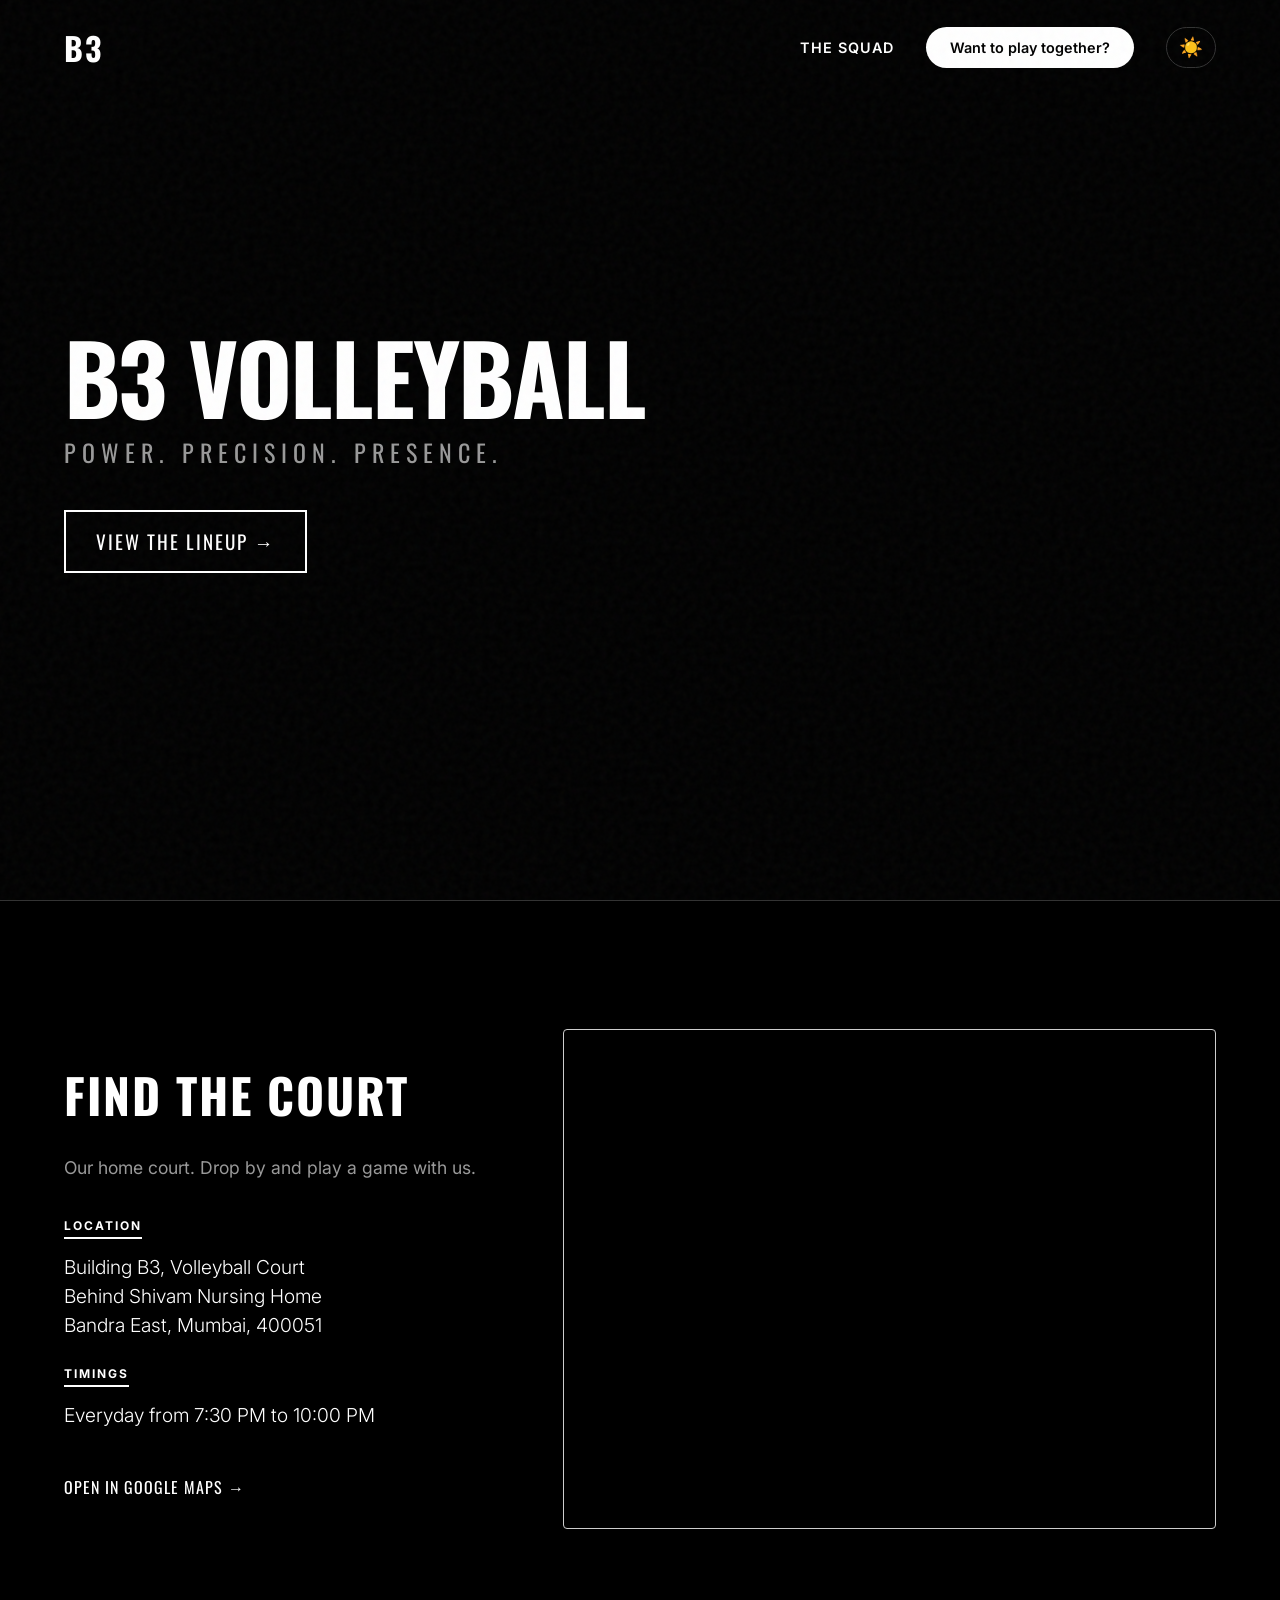
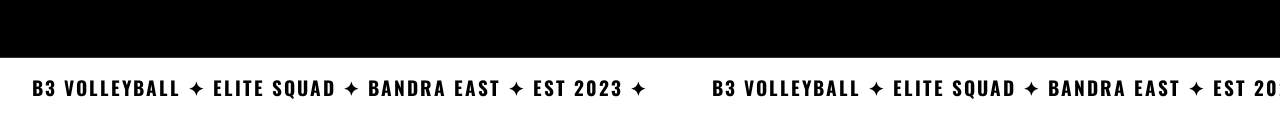
==== index.html @ 715e02e7 "Final master launch" ====
<!DOCTYPE html>
<html lang="en">
<head>
    <meta charset="UTF-8">
    <meta name="viewport" content="width=device-width, initial-scale=1.0">
    <title>B3 VOLLEYBALL | Home</title>
    <link href="https://fonts.googleapis.com/css2?family=Oswald:wght@400;700&family=Inter:wght@300;400;600&display=swap" rel="stylesheet">
    <link rel="stylesheet" href="style.css">
</head>
<body>

    <nav class="top-nav">
        <a href="index.html" class="nav-logo">B3</a>
        <div class="nav-links">
            <a href="squad.html" class="nav-link">The Squad</a>
            <a href="PASTE_YOUR_GOOGLE_FORM_LINK_HERE" target="_blank" rel="noopener noreferrer" class="cta-btn">Want to play together?</a>
            <button id="theme-toggle" class="theme-toggle-btn">☀️</button>
        </div>
    </nav>

    <header class="hero">
        <div class="hero-carousel" id="hero-carousel">
            <div class="carousel-slide slide-1 active"></div>
            <div class="carousel-slide slide-2"></div>
            <div class="carousel-slide slide-3"></div>
            <div class="carousel-overlay"></div>
        </div>

        <div class="hero-content reveal">
            <div class="hero-text">
                <h1>B3 VOLLEYBALL</h1>
                <p class="tagline">POWER. PRECISION. PRESENCE.</p>
                <br><br>
                <a href="squad.html" class="primary-btn">VIEW THE LINEUP →</a>
            </div>
        </div>
    </header>

    <section class="location-section reveal">
        <div class="location-container">
            <div class="location-info">
                <h2 class="section-title-alt">FIND THE COURT</h2>
                <p class="location-description">Our home court. Drop by and play a game with us.</p>
                
                <div class="address-details">
                    <span class="location-tag">LOCATION</span>
                    <p>Building B3, Volleyball Court</p>
                    <p>Behind Shivam Nursing Home</p>
                    <p>Bandra East, Mumbai, 400051</p>
                    <br>
                    <span class="location-tag">TIMINGS</span>
                    <p>Everyday from 7:30 PM to 10:00 PM</p>
                </div>

                <a href="https://maps.google.com/?q=19.063381,72.852297" target="_blank" class="map-link-btn">
                    OPEN IN GOOGLE MAPS →
                </a>
            </div>
            
            <div class="map-wrapper reveal">
                <iframe src="https://maps.google.com/maps?q=19.063381,72.852297&z=16&output=embed" width="100%" height="100%" style="border:0;" allowfullscreen="" loading="lazy" referrerpolicy="no-referrer-when-downgrade"></iframe>
            </div>
        </div>
    </section>

    <div class="marquee-wrapper">
        <div class="marquee-track">
            <span>B3 VOLLEYBALL ✦ ELITE SQUAD ✦ BANDRA EAST ✦ EST 2023 ✦ </span>
            <span>B3 VOLLEYBALL ✦ ELITE SQUAD ✦ BANDRA EAST ✦ EST 2023 ✦ </span>
            <span>B3 VOLLEYBALL ✦ ELITE SQUAD ✦ BANDRA EAST ✦ EST 2023 ✦ </span>
        </div>
    </div>

    <script>
      window.si = window.si || function () { (window.siq = window.siq || []).push(arguments); };
    </script>
    <script defer src="/_vercel/speed-insights/script.js"></script>

    <script src="script.js"></script>
</body>
</html>
---- style.css ----
:root {
    --bg-pure: #000000;
    --bg-card: #0f0f11;
    --border-subtle: #333333;
    --text-main: #ffffff;
    --text-muted: #999999;
}

* { margin: 0; padding: 0; box-sizing: border-box; text-decoration: none; }

body {
    background-color: var(--bg-pure);
    color: var(--text-main);
    font-family: 'Inter', sans-serif;
    overflow-x: hidden;
    transition: background-color 0.3s ease, color 0.3s ease;
}

/* --- CINEMATIC FILM GRAIN --- */
body::before {
    content: ""; position: fixed; top: 0; left: 0; width: 100vw; height: 100vh;
    pointer-events: none; z-index: 9999; opacity: 0.04;
    background-image: url("data:image/svg+xml,%3Csvg viewBox='0 0 200 200' xmlns='http://www.w3.org/2000/svg'%3E%3Cfilter id='noiseFilter'%3E%3CfeTurbulence type='fractalNoise' baseFrequency='0.65' numOctaves='3' stitchTiles='stitch'/%3E%3C/filter%3E%3Crect width='100%25' height='100%25' filter='url(%23noiseFilter)'/%3E%3C/svg%3E");
}
body.light-mode::before { display: none; }

/* --- SCROLL REVEAL ENGINE --- */
.reveal { opacity: 0; transform: translateY(40px); transition: all 0.8s cubic-bezier(0.16, 1, 0.3, 1); }
.reveal.active { opacity: 1; transform: translateY(0); }

/* --- NAVIGATION --- */
.top-nav {
    position: fixed; top: 0; width: 100%; padding: 1.5rem 4rem;
    display: flex; justify-content: space-between; align-items: center;
    background: linear-gradient(to bottom, rgba(0,0,0,0.9) 0%, rgba(0,0,0,0) 100%);
    z-index: 100; transition: background 0.3s;
}
.top-nav.solid-nav { background: var(--bg-pure); border-bottom: 1px solid var(--border-subtle); }
.nav-logo { color: var(--text-main); font-family: 'Oswald', sans-serif; font-size: 2rem; font-weight: 700; letter-spacing: 2px; }
.nav-links { display: flex; align-items: center; gap: 2rem; }
.nav-link { color: var(--text-main); font-weight: 600; text-transform: uppercase; font-size: 0.9rem; letter-spacing: 1px; transition: color 0.3s; }
.nav-link:hover { color: var(--text-muted); }
.cta-btn { background: var(--text-main); color: var(--bg-pure); padding: 12px 24px; border-radius: 50px; font-weight: 600; font-size: 0.9rem; transition: transform 0.3s ease; }
.cta-btn:hover { transform: scale(1.05); }

.theme-toggle-btn { background: transparent; border: 1px solid var(--border-subtle); color: var(--text-main); font-size: 1.2rem; cursor: pointer; padding: 8px 12px; border-radius: 50px; transition: all 0.3s ease; display: flex; align-items: center; justify-content: center; }
.theme-toggle-btn:hover { background: var(--text-main); color: var(--bg-pure); }

/* --- HERO SECTION --- */
.hero { position: relative; height: 100vh; width: 100%; display: flex; align-items: center; }
.hero-carousel { position: absolute; top: 0; left: 0; width: 100%; height: 100%; z-index: -1; }
.carousel-slide { position: absolute; top: 0; left: 0; width: 100%; height: 100%; background-size: cover; background-position: center; opacity: 0; transition: opacity 1.5s ease-in-out; }
.carousel-slide.active { opacity: 1; }

/* --- CUSTOM B3 HERO IMAGES --- */

/* Slide 1: Soccer/Silhouette Photo */
/* NOTE: Go to your Unsplash link, right-click the image, select "Copy Image Address", and paste it between the quotes below */
.slide-1 { background-image: url('https://images.unsplash.com/photo-1619296094543-99aca1aa1f9e?q=80&w=1595&auto=format&fit=crop&ixlib=rb-4.1.0&ixid=M3wxMjA3fDB8MHxwaG90by1wYWdlfHx8fGVufDB8fHx8fA%3D%3D'); } 

/* Slide 2: The Net (This link was perfectly formatted) */
.slide-2 { background-image: url('https://images.unsplash.com/photo-1612872087720-bb876e2e67d1?q=80&w=2000&auto=format&fit=crop'); } 

/* Slide 3: Aerial Court */
/* NOTE: Go to your Unsplash link, right-click the image, select "Copy Image Address", and paste it between the quotes below */
.slide-3 { background-image: url('https://images.unsplash.com/photo-1666901356149-93f2eb3ba5a2?q=80&w=2070&auto=format&fit=crop&ixlib=rb-4.1.0&ixid=M3wxMjA3fDB8MHxwaG90by1wYWdlfHx8fGVufDB8fHx8fA%3D%3D'); }

.carousel-overlay { position: absolute; top: 0; left: 0; width: 100%; height: 100%; background: linear-gradient(to right, rgba(0,0,0,0.9) 0%, rgba(0,0,0,0.4) 100%); }
.hero-content { width: 100%; max-width: 1400px; margin: 0 auto; padding: 0 4rem; z-index: 10; }
.hero-text h1 { font-family: 'Oswald', sans-serif; font-size: 6rem; letter-spacing: -2px; line-height: 1; margin-bottom: 10px; }
.tagline { font-family: 'Oswald', sans-serif; font-size: 1.5rem; color: var(--text-muted); letter-spacing: 6px; }
.primary-btn { display: inline-block; background: transparent; color: var(--text-main); border: 2px solid var(--text-main); padding: 15px 30px; font-family: 'Oswald', sans-serif; font-size: 1.2rem; letter-spacing: 2px; transition: all 0.3s ease; }
.primary-btn:hover { background: var(--text-main); color: var(--bg-pure); }

/* --- LOCATION & MAP SECTION --- */
.location-section { background: var(--bg-pure); padding: 8rem 4rem; border-top: 1px solid var(--border-subtle); border-bottom: 1px solid var(--border-subtle); }
.location-container { max-width: 1400px; margin: 0 auto; display: grid; grid-template-columns: 1fr 1.5fr; gap: 4rem; align-items: center; }
.section-title-alt { font-family: 'Oswald', sans-serif; font-size: 3rem; letter-spacing: 2px; margin-bottom: 1.5rem; }
.location-description { color: var(--text-muted); font-size: 1.1rem; line-height: 1.6; margin-bottom: 2rem; }
.location-tag { display: inline-block; font-size: 0.75rem; font-weight: 700; letter-spacing: 2px; color: var(--text-main); border-bottom: 2px solid var(--text-main); margin-bottom: 1rem; padding-bottom: 4px; }
.address-details p { font-size: 1.2rem; font-weight: 300; color: var(--text-main); margin-bottom: 5px; }
.address-details { margin-bottom: 3rem; }
.map-link-btn { font-family: 'Oswald', sans-serif; font-size: 1rem; color: var(--text-main); letter-spacing: 1px; transition: color 0.3s ease; }
.map-link-btn:hover { color: var(--text-muted); }
.map-wrapper { height: 500px; border-radius: 4px; overflow: hidden; border: 1px solid var(--border-subtle); filter: grayscale(1) invert(0.92) contrast(1.2); transition: filter 0.5s ease; }
.map-wrapper:hover { filter: grayscale(0) invert(0) contrast(1); }

/* --- MARQUEE RIBBON --- */
.marquee-wrapper { width: 100%; background: var(--text-main); color: var(--bg-pure); padding: 15px 0; overflow: hidden; }
.marquee-track { display: flex; width: max-content; animation: scroll 20s linear infinite; font-family: 'Oswald', sans-serif; font-weight: 700; font-size: 1.2rem; letter-spacing: 2px; }
.marquee-track span { padding: 0 2rem; }
@keyframes scroll { 0% { transform: translateX(0); } 100% { transform: translateX(-33.33%); } }

/* --- SQUAD PAGE --- */
.page-header { text-align: center; margin-top: 120px; padding: 2rem 0; }
.page-header h1 { font-family: 'Oswald', sans-serif; font-size: 4rem; letter-spacing: 2px; }
.page-header p { color: var(--text-muted); font-size: 1.1rem; text-transform: uppercase; letter-spacing: 2px; }

.squad-container { max-width: 1400px; margin: 0 auto; padding: 2rem 4rem 5rem 4rem; }
.square-grid { display: grid; grid-template-columns: repeat(auto-fill, minmax(280px, 1fr)); gap: 1.5rem; }
.square-portrait { position: relative; width: 100%; aspect-ratio: 1 / 1; overflow: hidden; cursor: pointer; background-color: #111; }
.portrait-img { width: 100%; height: 100%; object-fit: cover; filter: grayscale(100%); transition: transform 0.6s cubic-bezier(0.25, 0.46, 0.45, 0.94), filter 0.6s ease; }
.square-portrait:hover .portrait-img { transform: scale(1.08); filter: grayscale(0%); }
.portrait-overlay { position: absolute; bottom: 0; left: 0; width: 100%; padding: 2rem 1.5rem 1.5rem 1.5rem; background: linear-gradient(to top, rgba(0,0,0,0.9) 0%, rgba(0,0,0,0) 100%); display: flex; flex-direction: column; pointer-events: none; }
.portrait-name { font-family: 'Oswald', sans-serif; font-size: 1.8rem; text-transform: uppercase; line-height: 1; margin-bottom: 5px; color: #ffffff; }
.portrait-ovr { font-size: 0.9rem; color: #dddddd; font-weight: 600; letter-spacing: 1px; }

/* --- THE 3D MODAL --- */
.modal-overlay { position: fixed; top: 0; left: 0; width: 100%; height: 100%; background: rgba(0, 0, 0, 0.9); backdrop-filter: blur(15px); display: flex; justify-content: center; align-items: center; z-index: 1000; opacity: 1; transition: opacity 0.3s ease; }
.modal-overlay.hidden { opacity: 0; pointer-events: none; }

/* Sizing and Fixes for the Modal Container */
.modal-content { position: relative; width: 100%; max-width: 420px; max-height: 90vh; transform: scale(1); transition: transform 0.3s cubic-bezier(0.175, 0.885, 0.32, 1.275); }
.modal-overlay.hidden .modal-content { transform: scale(0.9) translateY(30px); }

/* Close Button locked INSIDE the card space */
.close-btn { position: absolute; top: 15px; right: 15px; background: rgba(0, 0, 0, 0.6); backdrop-filter: blur(4px); border: none; color: #ffffff; font-size: 1.8rem; cursor: pointer; width: 40px; height: 40px; border-radius: 50%; display: flex; justify-content: center; align-items: center; z-index: 50; transition: background 0.3s ease; }
.close-btn:hover { background: rgba(255, 255, 255, 0.2); }

/* The Card Itself */
.player-card { background: var(--bg-card); border: 1px solid var(--border-subtle); border-radius: 4px; overflow-y: auto; overflow-x: hidden; max-height: 90vh; box-shadow: 0 20px 40px rgba(0,0,0,0.8); transform-style: preserve-3d; perspective: 1000px; }
.player-card::-webkit-scrollbar { display: none; }
.player-card { -ms-overflow-style: none; scrollbar-width: none; }

.card-image { width: 100%; height: 260px; background-size: cover; background-position: center; border-bottom: 1px solid var(--border-subtle); filter: grayscale(100%); }
.card-content { padding: 2rem; transform: translateZ(40px); } 
.card-header { display: flex; justify-content: space-between; align-items: center; margin-bottom: 1rem; border-bottom: 1px solid var(--border-subtle); padding-bottom: 1rem; }
.player-name { font-family: 'Oswald', sans-serif; font-size: 2.5rem; line-height: 1; text-transform: uppercase; }
.ovr-badge { font-family: 'Oswald', sans-serif; font-size: 1.4rem; border: 1px solid var(--text-main); padding: 5px 12px; border-radius: 4px; }
.player-traits { display: flex; gap: 8px; margin-bottom: 1.5rem; flex-wrap: wrap; }
.trait-badge { font-family: 'Oswald', sans-serif; font-size: 0.75rem; letter-spacing: 1px; padding: 4px 10px; background: var(--text-main); color: var(--bg-pure); text-transform: uppercase; border-radius: 2px; box-shadow: 0 4px 10px rgba(0,0,0,0.5); }
.bio { color: var(--text-muted); font-size: 0.95rem; line-height: 1.6; margin-bottom: 1.5rem; }
.chart-container { position: relative; height: 200px; width: 100%; }

/* --- LIGHT MODE VARIABLES --- */
body.light-mode {
    --bg-pure: #ffffff;
    --bg-card: #f5f5f7;
    --border-subtle: #e0e0e0;
    --text-main: #000000;
    --text-muted: #666666;
}
body.light-mode .top-nav { background: linear-gradient(to bottom, rgba(255,255,255,0.95) 0%, rgba(255,255,255,0) 100%); }
body.light-mode .top-nav.solid-nav { background: var(--bg-pure); }
body.light-mode .map-wrapper { filter: grayscale(1) contrast(1.1); }
body.light-mode .chart-container canvas { filter: invert(1); } 
body.light-mode .trait-badge { background: var(--bg-pure); color: var(--text-main); border: 1px solid var(--text-main); }


/* =======================================================
   📱 THE ULTIMATE MOBILE PRO OPTIMIZATION (NATIVE APP FEEL)
   ======================================================= */
html { scroll-behavior: smooth; }

@media (max-width: 768px) {
    /* Viewport Fix */
    .hero { height: 100dvh; }
    
    /* Glassmorphic Compact Header */
    .top-nav { 
        padding: 0.8rem 1.2rem; 
        background: rgba(0, 0, 0, 0.6); 
        backdrop-filter: blur(20px); -webkit-backdrop-filter: blur(20px);
        border-bottom: 1px solid rgba(255, 255, 255, 0.05);
    }
    body.light-mode .top-nav { background: rgba(255, 255, 255, 0.85); border-bottom: 1px solid rgba(0, 0, 0, 0.05); }
    
    .nav-logo { font-size: 1.4rem; }
    .nav-links { gap: 10px; }
    .nav-link { font-size: 0.75rem; letter-spacing: 0; }
    .cta-btn { padding: 8px 12px; font-size: 0.75rem; }
    .theme-toggle-btn { padding: 4px 8px; font-size: 1.1rem; }
    
    /* Editorial Typography & Spacing */
    .hero-content { padding: 0 1.2rem; justify-content: center; margin-bottom: 5vh; }
    .hero-text h1 { font-size: 3.5rem; letter-spacing: -1px; margin-bottom: 5px; }
    .tagline { font-size: 0.85rem; letter-spacing: 4px; }
    .primary-btn { width: 100%; text-align: center; font-size: 1rem; padding: 15px; margin-top: 10px; }
    
    .page-header { margin-top: 80px; padding: 1rem 1.2rem; }
    .page-header h1 { font-size: 3.2rem; }
    .squad-container { padding: 1rem 1.2rem 4rem 1.2rem; }
    
    /* Perfect 2-Column App Grid */
    .square-grid { grid-template-columns: repeat(2, 1fr); gap: 10px; }
    .portrait-name { font-size: 1.1rem; margin-bottom: 0; }
    .portrait-ovr { font-size: 0.75rem; }
    .portrait-overlay { padding: 1rem 0.8rem; background: linear-gradient(to top, rgba(0,0,0,0.95) 0%, rgba(0,0,0,0) 100%); }
    
    /* iOS Style Bottom-Sheet Modal */
    .modal-overlay { align-items: flex-end; }
    
    .modal-content { 
        max-width: 100%; width: 100%; max-height: 88vh; 
        border-radius: 28px 28px 0 0; 
        transform: translateY(0) scale(1) !important; 
        transition: transform 0.4s cubic-bezier(0.32, 0.72, 0, 1);
    }
    .modal-overlay.hidden .modal-content { transform: translateY(100%) scale(1) !important; }
    
    .player-card { border-radius: 28px 28px 0 0; border: none; border-top: 1px solid var(--border-subtle); box-shadow: 0 -10px 40px rgba(0,0,0,0.8); }
    .card-image { height: 240px; border-radius: 28px 28px 0 0; }
    
    .close-btn { 
        top: 15px; right: 15px; width: 38px; height: 38px; font-size: 1.8rem; 
        background: rgba(0,0,0,0.6); backdrop-filter: blur(12px); -webkit-backdrop-filter: blur(12px);
    }
    
    .card-content { padding: 1.5rem; }
    .player-name { font-size: 2.2rem; }
    .ovr-badge { font-size: 1.2rem; padding: 4px 10px; }
    .trait-badge { font-size: 0.65rem; padding: 4px 8px; }
    
    .location-section { padding: 3rem 1.2rem; }
    .section-title-alt { font-size: 2.5rem; }
    .map-wrapper { height: 320px; margin-top: 1.5rem; border-radius: 12px; }
    
    /* Removes Android/iOS blue tap highlight boxes */
    * { -webkit-tap-highlight-color: transparent; }
}
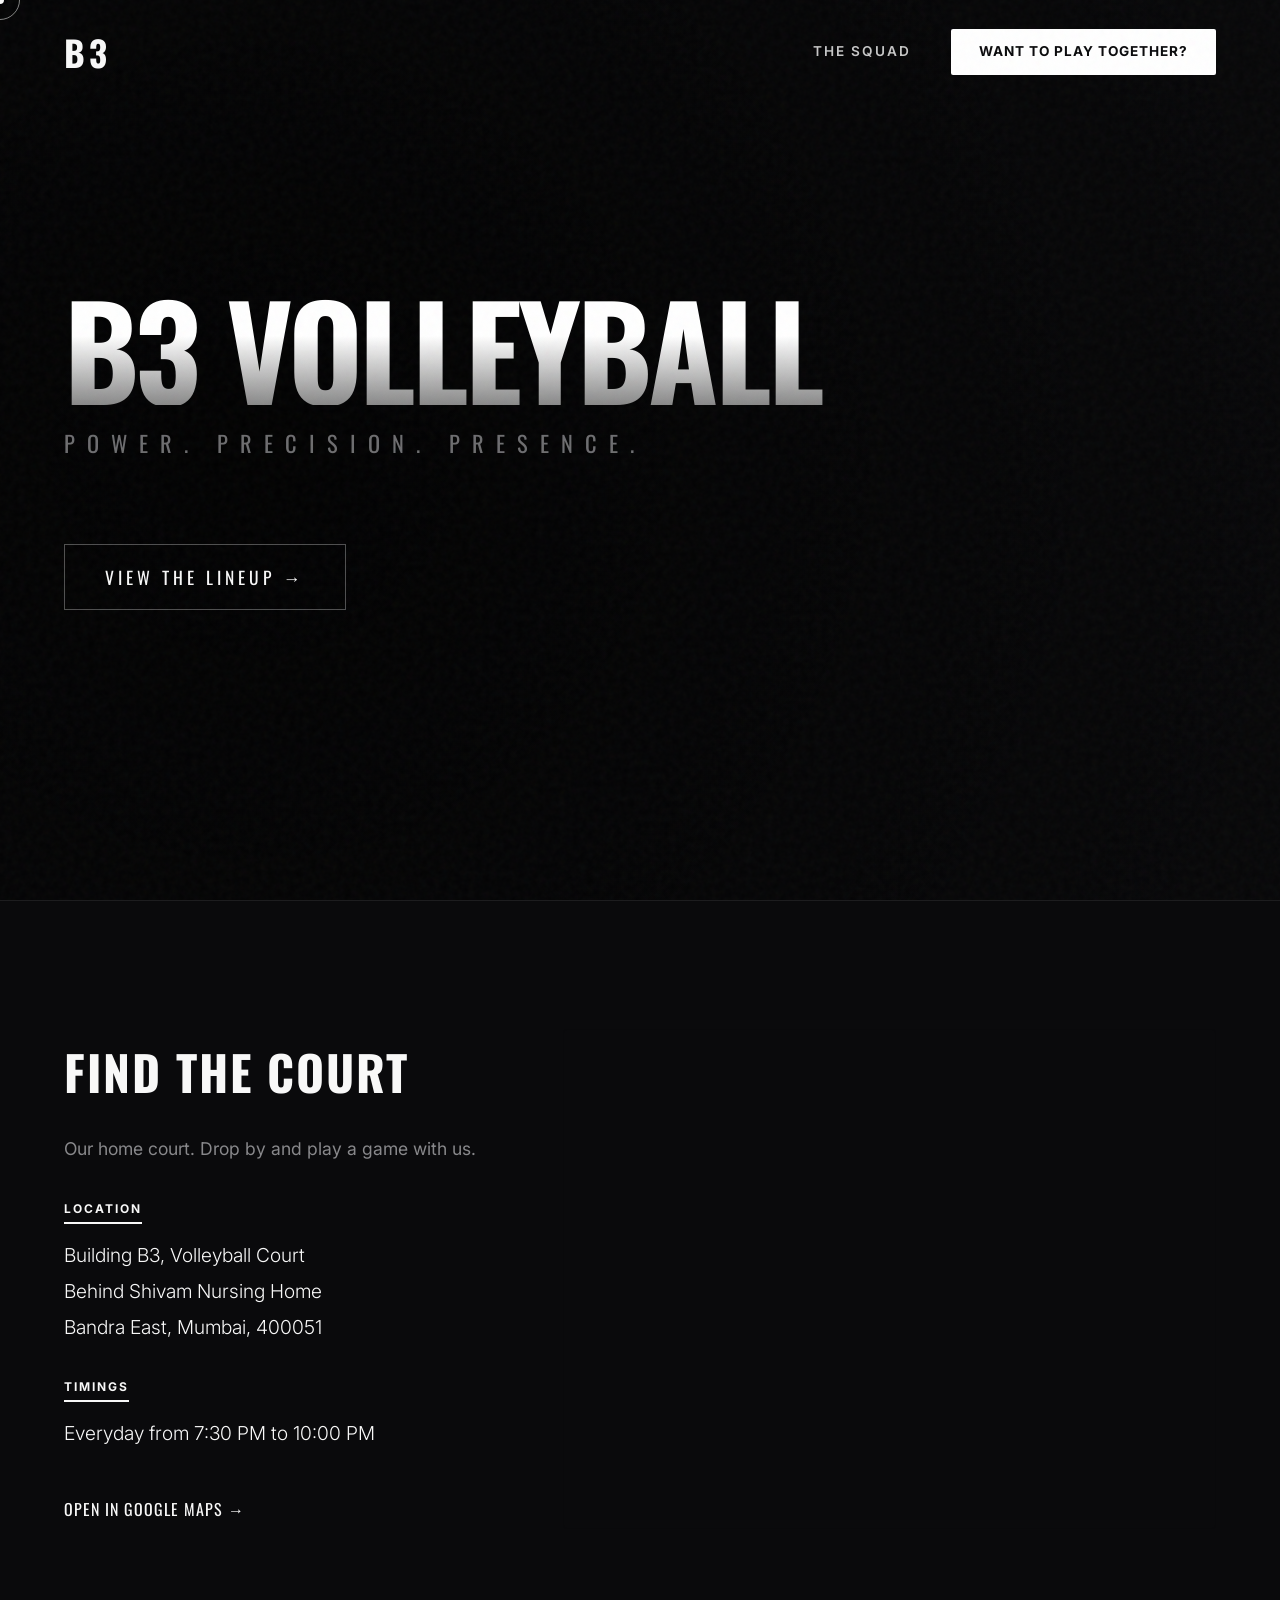
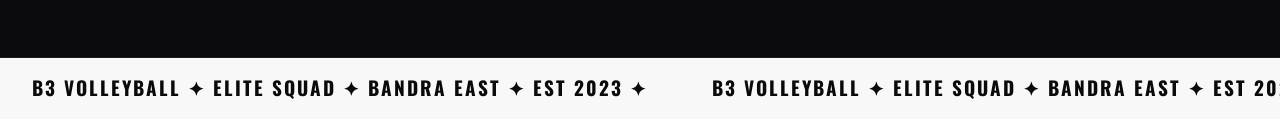
==== commit 60ecf53e: "UI Overhaul: Premium dark mode styling, custom magnetic cursor, preloader, and seamless page transit" ====
--- a/index.html
+++ b/index.html
@@ -8,13 +8,24 @@
     <link rel="stylesheet" href="style.css">
 </head>
 <body>
+    <!-- PRELOADER -->
+    <div class="preloader" id="preloader">
+        <div class="loader-content">
+            <div class="loader-text">B3 VOLLEYBALL</div>
+            <div class="loader-progress"></div>
+        </div>
+    </div>
+
+    <!-- CUSTOM CURSOR -->
+    <div class="cursor-dot" id="cursor-dot"></div>
+    <div class="cursor-outline" id="cursor-outline"></div>
+
 
     <nav class="top-nav">
         <a href="index.html" class="nav-logo">B3</a>
         <div class="nav-links">
             <a href="squad.html" class="nav-link">The Squad</a>
             <a href="PASTE_YOUR_GOOGLE_FORM_LINK_HERE" target="_blank" rel="noopener noreferrer" class="cta-btn">Want to play together?</a>
-            <button id="theme-toggle" class="theme-toggle-btn">☀️</button>
         </div>
     </nav>
 
--- a/style.css
+++ b/style.css
@@ -1,9 +1,12 @@
 :root {
-    --bg-pure: #000000;
-    --bg-card: #0f0f11;
-    --border-subtle: #333333;
-    --text-main: #ffffff;
-    --text-muted: #999999;
+    --bg-pure: #0a0a0c;
+    --bg-card: #141417;
+    --bg-glass: rgba(20, 20, 23, 0.7);
+    --border-subtle: rgba(255, 255, 255, 0.08);
+    --text-main: #f8f8f8;
+    --text-muted: #88888b;
+    --accent: #ffffff;
+    --accent-glow: rgba(255, 255, 255, 0.15);
 }
 
 * { margin: 0; padding: 0; box-sizing: border-box; text-decoration: none; }
@@ -13,7 +16,10 @@
     color: var(--text-main);
     font-family: 'Inter', sans-serif;
     overflow-x: hidden;
-    transition: background-color 0.3s ease, color 0.3s ease;
+    transition: background-color 0.6s cubic-bezier(0.4, 0, 0.2, 1), 
+                color 0.6s cubic-bezier(0.4, 0, 0.2, 1);
+    line-height: 1.6;
+    -webkit-font-smoothing: antialiased;
 }
 
 /* --- CINEMATIC FILM GRAIN --- */
@@ -22,30 +28,67 @@
     pointer-events: none; z-index: 9999; opacity: 0.04;
     background-image: url("data:image/svg+xml,%3Csvg viewBox='0 0 200 200' xmlns='http://www.w3.org/2000/svg'%3E%3Cfilter id='noiseFilter'%3E%3CfeTurbulence type='fractalNoise' baseFrequency='0.65' numOctaves='3' stitchTiles='stitch'/%3E%3C/filter%3E%3Crect width='100%25' height='100%25' filter='url(%23noiseFilter)'/%3E%3C/svg%3E");
 }
-body.light-mode::before { display: none; }
-
 /* --- SCROLL REVEAL ENGINE --- */
-.reveal { opacity: 0; transform: translateY(40px); transition: all 0.8s cubic-bezier(0.16, 1, 0.3, 1); }
-.reveal.active { opacity: 1; transform: translateY(0); }
+.reveal { 
+    opacity: 0; 
+    transform: translateY(30px) scale(0.98); 
+    transition: opacity 1.2s cubic-bezier(0.16, 1, 0.3, 1), 
+                transform 1.2s cubic-bezier(0.16, 1, 0.3, 1); 
+}
+.reveal.active { opacity: 1; transform: translateY(0) scale(1); }
 
 /* --- NAVIGATION --- */
 .top-nav {
     position: fixed; top: 0; width: 100%; padding: 1.5rem 4rem;
     display: flex; justify-content: space-between; align-items: center;
-    background: linear-gradient(to bottom, rgba(0,0,0,0.9) 0%, rgba(0,0,0,0) 100%);
-    z-index: 100; transition: background 0.3s;
-}
-.top-nav.solid-nav { background: var(--bg-pure); border-bottom: 1px solid var(--border-subtle); }
-.nav-logo { color: var(--text-main); font-family: 'Oswald', sans-serif; font-size: 2rem; font-weight: 700; letter-spacing: 2px; }
-.nav-links { display: flex; align-items: center; gap: 2rem; }
-.nav-link { color: var(--text-main); font-weight: 600; text-transform: uppercase; font-size: 0.9rem; letter-spacing: 1px; transition: color 0.3s; }
-.nav-link:hover { color: var(--text-muted); }
-.cta-btn { background: var(--text-main); color: var(--bg-pure); padding: 12px 24px; border-radius: 50px; font-weight: 600; font-size: 0.9rem; transition: transform 0.3s ease; }
-.cta-btn:hover { transform: scale(1.05); }
-
-.theme-toggle-btn { background: transparent; border: 1px solid var(--border-subtle); color: var(--text-main); font-size: 1.2rem; cursor: pointer; padding: 8px 12px; border-radius: 50px; transition: all 0.3s ease; display: flex; align-items: center; justify-content: center; }
-.theme-toggle-btn:hover { background: var(--text-main); color: var(--bg-pure); }
-
+    background: transparent;
+    z-index: 100; transition: all 0.4s cubic-bezier(0.4, 0, 0.2, 1);
+    backdrop-filter: blur(0px);
+}
+.top-nav.solid-nav { 
+    background: var(--bg-glass); 
+    backdrop-filter: blur(20px);
+    -webkit-backdrop-filter: blur(20px);
+    padding: 1rem 4rem;
+    border-bottom: 1px solid var(--border-subtle); 
+}
+.nav-logo { 
+    color: var(--text-main); 
+    font-family: 'Oswald', sans-serif; 
+    font-size: 2.2rem; 
+    font-weight: 700; 
+    letter-spacing: 4px; 
+    transition: transform 0.3s ease;
+}
+.nav-logo:hover { transform: scale(1.05); }
+.nav-links { display: flex; align-items: center; gap: 2.5rem; }
+.nav-link { 
+    color: var(--text-main); 
+    font-weight: 600; 
+    text-transform: uppercase; 
+    font-size: 0.85rem; 
+    letter-spacing: 2px; 
+    transition: all 0.3s ease;
+    opacity: 0.8;
+}
+.nav-link:hover { opacity: 1; letter-spacing: 3px; }
+
+.cta-btn { 
+    background: var(--accent); 
+    color: var(--bg-pure); 
+    padding: 12px 28px; 
+    border-radius: 2px; 
+    font-weight: 700; 
+    font-size: 0.85rem; 
+    letter-spacing: 1px;
+    text-transform: uppercase;
+    transition: all 0.3s cubic-bezier(0.23, 1, 0.32, 1); 
+    box-shadow: 0 0 0 rgba(255,255,255,0);
+}
+.cta-btn:hover { 
+    transform: translateY(-2px);
+    box-shadow: 0 10px 20px rgba(0,0,0,0.3), 0 0 15px var(--accent-glow);
+}
 /* --- HERO SECTION --- */
 .hero { position: relative; height: 100vh; width: 100%; display: flex; align-items: center; }
 .hero-carousel { position: absolute; top: 0; left: 0; width: 100%; height: 100%; z-index: -1; }
@@ -65,12 +108,48 @@
 /* NOTE: Go to your Unsplash link, right-click the image, select "Copy Image Address", and paste it between the quotes below */
 .slide-3 { background-image: url('https://images.unsplash.com/photo-1666901356149-93f2eb3ba5a2?q=80&w=2070&auto=format&fit=crop&ixlib=rb-4.1.0&ixid=M3wxMjA3fDB8MHxwaG90by1wYWdlfHx8fGVufDB8fHx8fA%3D%3D'); }
 
-.carousel-overlay { position: absolute; top: 0; left: 0; width: 100%; height: 100%; background: linear-gradient(to right, rgba(0,0,0,0.9) 0%, rgba(0,0,0,0.4) 100%); }
+.carousel-overlay { 
+    position: absolute; top: 0; left: 0; width: 100%; height: 100%; 
+    background: radial-gradient(circle at 20% 50%, rgba(0,0,0,0.85) 0%, rgba(0,0,0,0.3) 100%); 
+}
 .hero-content { width: 100%; max-width: 1400px; margin: 0 auto; padding: 0 4rem; z-index: 10; }
-.hero-text h1 { font-family: 'Oswald', sans-serif; font-size: 6rem; letter-spacing: -2px; line-height: 1; margin-bottom: 10px; }
-.tagline { font-family: 'Oswald', sans-serif; font-size: 1.5rem; color: var(--text-muted); letter-spacing: 6px; }
-.primary-btn { display: inline-block; background: transparent; color: var(--text-main); border: 2px solid var(--text-main); padding: 15px 30px; font-family: 'Oswald', sans-serif; font-size: 1.2rem; letter-spacing: 2px; transition: all 0.3s ease; }
-.primary-btn:hover { background: var(--text-main); color: var(--bg-pure); }
+.hero-text h1 { 
+    font-family: 'Oswald', sans-serif; 
+    font-size: 8rem; 
+    font-weight: 700;
+    letter-spacing: -4px; 
+    line-height: 0.9; 
+    margin-bottom: 20px; 
+    text-transform: uppercase;
+    background: linear-gradient(to bottom, #fff 40%, #888 100%);
+    -webkit-background-clip: text;
+    -webkit-text-fill-color: transparent;
+}
+.tagline { 
+    font-family: 'Oswald', sans-serif; 
+    font-size: 1.4rem; 
+    color: var(--text-muted); 
+    letter-spacing: 12px; 
+    opacity: 0.8;
+}
+.primary-btn { 
+    display: inline-block; 
+    background: transparent; 
+    color: var(--text-main); 
+    border: 1px solid rgba(255,255,255,0.3); 
+    padding: 18px 40px; 
+    font-family: 'Oswald', sans-serif; 
+    font-size: 1.1rem; 
+    letter-spacing: 4px; 
+    transition: all 0.4s cubic-bezier(0.23, 1, 0.32, 1); 
+    margin-top: 2rem;
+}
+.primary-btn:hover { 
+    background: var(--text-main); 
+    color: var(--bg-pure); 
+    border-color: var(--text-main);
+    letter-spacing: 6px;
+}
 
 /* --- LOCATION & MAP SECTION --- */
 .location-section { background: var(--bg-pure); padding: 8rem 4rem; border-top: 1px solid var(--border-subtle); border-bottom: 1px solid var(--border-subtle); }
@@ -97,13 +176,52 @@
 .page-header p { color: var(--text-muted); font-size: 1.1rem; text-transform: uppercase; letter-spacing: 2px; }
 
 .squad-container { max-width: 1400px; margin: 0 auto; padding: 2rem 4rem 5rem 4rem; }
-.square-grid { display: grid; grid-template-columns: repeat(auto-fill, minmax(280px, 1fr)); gap: 1.5rem; }
-.square-portrait { position: relative; width: 100%; aspect-ratio: 1 / 1; overflow: hidden; cursor: pointer; background-color: #111; }
-.portrait-img { width: 100%; height: 100%; object-fit: cover; filter: grayscale(100%); transition: transform 0.6s cubic-bezier(0.25, 0.46, 0.45, 0.94), filter 0.6s ease; }
-.square-portrait:hover .portrait-img { transform: scale(1.08); filter: grayscale(0%); }
-.portrait-overlay { position: absolute; bottom: 0; left: 0; width: 100%; padding: 2rem 1.5rem 1.5rem 1.5rem; background: linear-gradient(to top, rgba(0,0,0,0.9) 0%, rgba(0,0,0,0) 100%); display: flex; flex-direction: column; pointer-events: none; }
-.portrait-name { font-family: 'Oswald', sans-serif; font-size: 1.8rem; text-transform: uppercase; line-height: 1; margin-bottom: 5px; color: #ffffff; }
-.portrait-ovr { font-size: 0.9rem; color: #dddddd; font-weight: 600; letter-spacing: 1px; }
+.squad-container { max-width: 1400px; margin: 0 auto; padding: 2rem 4rem 5rem 4rem; }
+.square-grid { display: grid; grid-template-columns: repeat(auto-fill, minmax(300px, 1fr)); gap: 2rem; }
+.square-portrait { 
+    position: relative; 
+    width: 100%; 
+    aspect-ratio: 1 / 1.2; 
+    overflow: hidden; 
+    cursor: pointer; 
+    background-color: var(--bg-card);
+    border: 1px solid var(--border-subtle);
+    transition: all 0.5s cubic-bezier(0.23, 1, 0.32, 1);
+}
+.portrait-img { 
+    width: 100%; 
+    height: 100%; 
+    object-fit: cover; 
+    filter: grayscale(100%) contrast(1.1); 
+    transition: transform 0.8s cubic-bezier(0.16, 1, 0.3, 1), filter 0.8s ease; 
+}
+.square-portrait:hover { border-color: rgba(255,255,255,0.4); box-shadow: 0 20px 40px rgba(0,0,0,0.4); }
+.square-portrait:hover .portrait-img { transform: scale(1.05); filter: grayscale(0%) contrast(1); }
+.portrait-overlay { 
+    position: absolute; bottom: 0; left: 0; width: 100%; 
+    padding: 3rem 2rem 2rem 2rem; 
+    background: linear-gradient(to top, rgba(0,0,0,0.95) 0%, rgba(0,0,0,0) 100%); 
+    display: flex; flex-direction: column; 
+    pointer-events: none; 
+    transition: transform 0.4s ease;
+}
+.square-portrait:hover .portrait-overlay { transform: translateY(-5px); }
+.portrait-name { 
+    font-family: 'Oswald', sans-serif; 
+    font-size: 2rem; 
+    text-transform: uppercase; 
+    line-height: 1.1; 
+    margin-bottom: 8px; 
+    color: #ffffff;
+    letter-spacing: 1px;
+}
+.portrait-ovr { 
+    font-size: 0.85rem; 
+    color: var(--text-muted); 
+    font-weight: 700; 
+    letter-spacing: 3px; 
+    text-transform: uppercase;
+}
 
 /* --- THE 3D MODAL --- */
 .modal-overlay { position: fixed; top: 0; left: 0; width: 100%; height: 100%; background: rgba(0, 0, 0, 0.9); backdrop-filter: blur(15px); display: flex; justify-content: center; align-items: center; z-index: 1000; opacity: 1; transition: opacity 0.3s ease; }
@@ -131,25 +249,61 @@
 .trait-badge { font-family: 'Oswald', sans-serif; font-size: 0.75rem; letter-spacing: 1px; padding: 4px 10px; background: var(--text-main); color: var(--bg-pure); text-transform: uppercase; border-radius: 2px; box-shadow: 0 4px 10px rgba(0,0,0,0.5); }
 .bio { color: var(--text-muted); font-size: 0.95rem; line-height: 1.6; margin-bottom: 1.5rem; }
 .chart-container { position: relative; height: 200px; width: 100%; }
-
-/* --- LIGHT MODE VARIABLES --- */
-body.light-mode {
-    --bg-pure: #ffffff;
-    --bg-card: #f5f5f7;
-    --border-subtle: #e0e0e0;
-    --text-main: #000000;
-    --text-muted: #666666;
-}
-body.light-mode .top-nav { background: linear-gradient(to bottom, rgba(255,255,255,0.95) 0%, rgba(255,255,255,0) 100%); }
-body.light-mode .top-nav.solid-nav { background: var(--bg-pure); }
-body.light-mode .map-wrapper { filter: grayscale(1) contrast(1.1); }
-body.light-mode .chart-container canvas { filter: invert(1); } 
-body.light-mode .trait-badge { background: var(--bg-pure); color: var(--text-main); border: 1px solid var(--text-main); }
+/* =======================================================
+   ✨ PREMIUM ADDITIONS: PRELOADER, CURSOR, BENTO GRID
+   ======================================================= */
+
+/* --- PRELOADER --- */
+.preloader {
+    position: fixed; top: 0; left: 0; width: 100vw; height: 100vh;
+    background: var(--bg-pure); z-index: 99999;
+    display: flex; justify-content: center; align-items: center;
+    transition: opacity 0.8s cubic-bezier(0.16, 1, 0.3, 1), visibility 0.8s;
+}
+.preloader.hidden { opacity: 0; visibility: hidden; }
+.loader-content { text-align: center; }
+.loader-text {
+    font-family: 'Oswald', sans-serif; font-size: 3rem; font-weight: 700;
+    letter-spacing: 8px; color: var(--text-main); margin-bottom: 20px;
+    animation: loaderPulse 1.5s infinite alternate;
+}
+.loader-progress {
+    width: 200px; height: 2px; background: rgba(255,255,255,0.1); margin: 0 auto;
+    position: relative; overflow: hidden;
+}
+.loader-progress::after {
+    content: ''; position: absolute; top: 0; left: 0; height: 100%; width: 50%;
+    background: var(--text-main);
+    animation: loaderSlide 1s cubic-bezier(0.4, 0, 0.2, 1) infinite;
+}
+@keyframes loaderPulse { 0% { opacity: 0.5; } 100% { opacity: 1; } }
+@keyframes loaderSlide { 0% { transform: translateX(-100%); width: 20%; } 50% { width: 50%; } 100% { transform: translateX(200%); width: 20%; } }
+
+/* --- CUSTOM MAGNETIC CURSOR --- */
+body { cursor: none; } /* Hide default cursor on desktop */
+a, button, .square-portrait { cursor: none; } /* Ensure hidden on interactables */
+
+.cursor-dot, .cursor-outline {
+    position: fixed; top: 0; left: 0; transform: translate(-50%, -50%);
+    border-radius: 50%; z-index: 100000; pointer-events: none;
+}
+.cursor-dot { width: 8px; height: 8px; background-color: var(--text-main); transition: opacity 0.3s; }
+.cursor-outline {
+    width: 40px; height: 40px; border: 1px solid rgba(255, 255, 255, 0.5);
+    transition: width 0.3s cubic-bezier(0.16, 1, 0.3, 1), height 0.3s cubic-bezier(0.16, 1, 0.3, 1), background-color 0.3s;
+}
+
+.cursor-outline.hover-state {
+    width: 60px; height: 60px; background-color: rgba(255, 255, 255, 0.1);
+    border-color: transparent; backdrop-filter: grayscale(1);
+}
+
 
 
 /* =======================================================
    📱 THE ULTIMATE MOBILE PRO OPTIMIZATION (NATIVE APP FEEL)
    ======================================================= */
+
 html { scroll-behavior: smooth; }
 
 @media (max-width: 768px) {
@@ -163,13 +317,10 @@
         backdrop-filter: blur(20px); -webkit-backdrop-filter: blur(20px);
         border-bottom: 1px solid rgba(255, 255, 255, 0.05);
     }
-    body.light-mode .top-nav { background: rgba(255, 255, 255, 0.85); border-bottom: 1px solid rgba(0, 0, 0, 0.05); }
-    
     .nav-logo { font-size: 1.4rem; }
     .nav-links { gap: 10px; }
     .nav-link { font-size: 0.75rem; letter-spacing: 0; }
     .cta-btn { padding: 8px 12px; font-size: 0.75rem; }
-    .theme-toggle-btn { padding: 4px 8px; font-size: 1.1rem; }
     
     /* Editorial Typography & Spacing */
     .hero-content { padding: 0 1.2rem; justify-content: center; margin-bottom: 5vh; }
@@ -181,6 +332,11 @@
     .page-header h1 { font-size: 3.2rem; }
     .squad-container { padding: 1rem 1.2rem 4rem 1.2rem; }
     
+    
+    /* Disable Custom Cursor on Mobile */
+    body, a, button, .square-portrait { cursor: auto !important; }
+    .cursor-dot, .cursor-outline { display: none; }
+
     /* Perfect 2-Column App Grid */
     .square-grid { grid-template-columns: repeat(2, 1fr); gap: 10px; }
     .portrait-name { font-size: 1.1rem; margin-bottom: 0; }
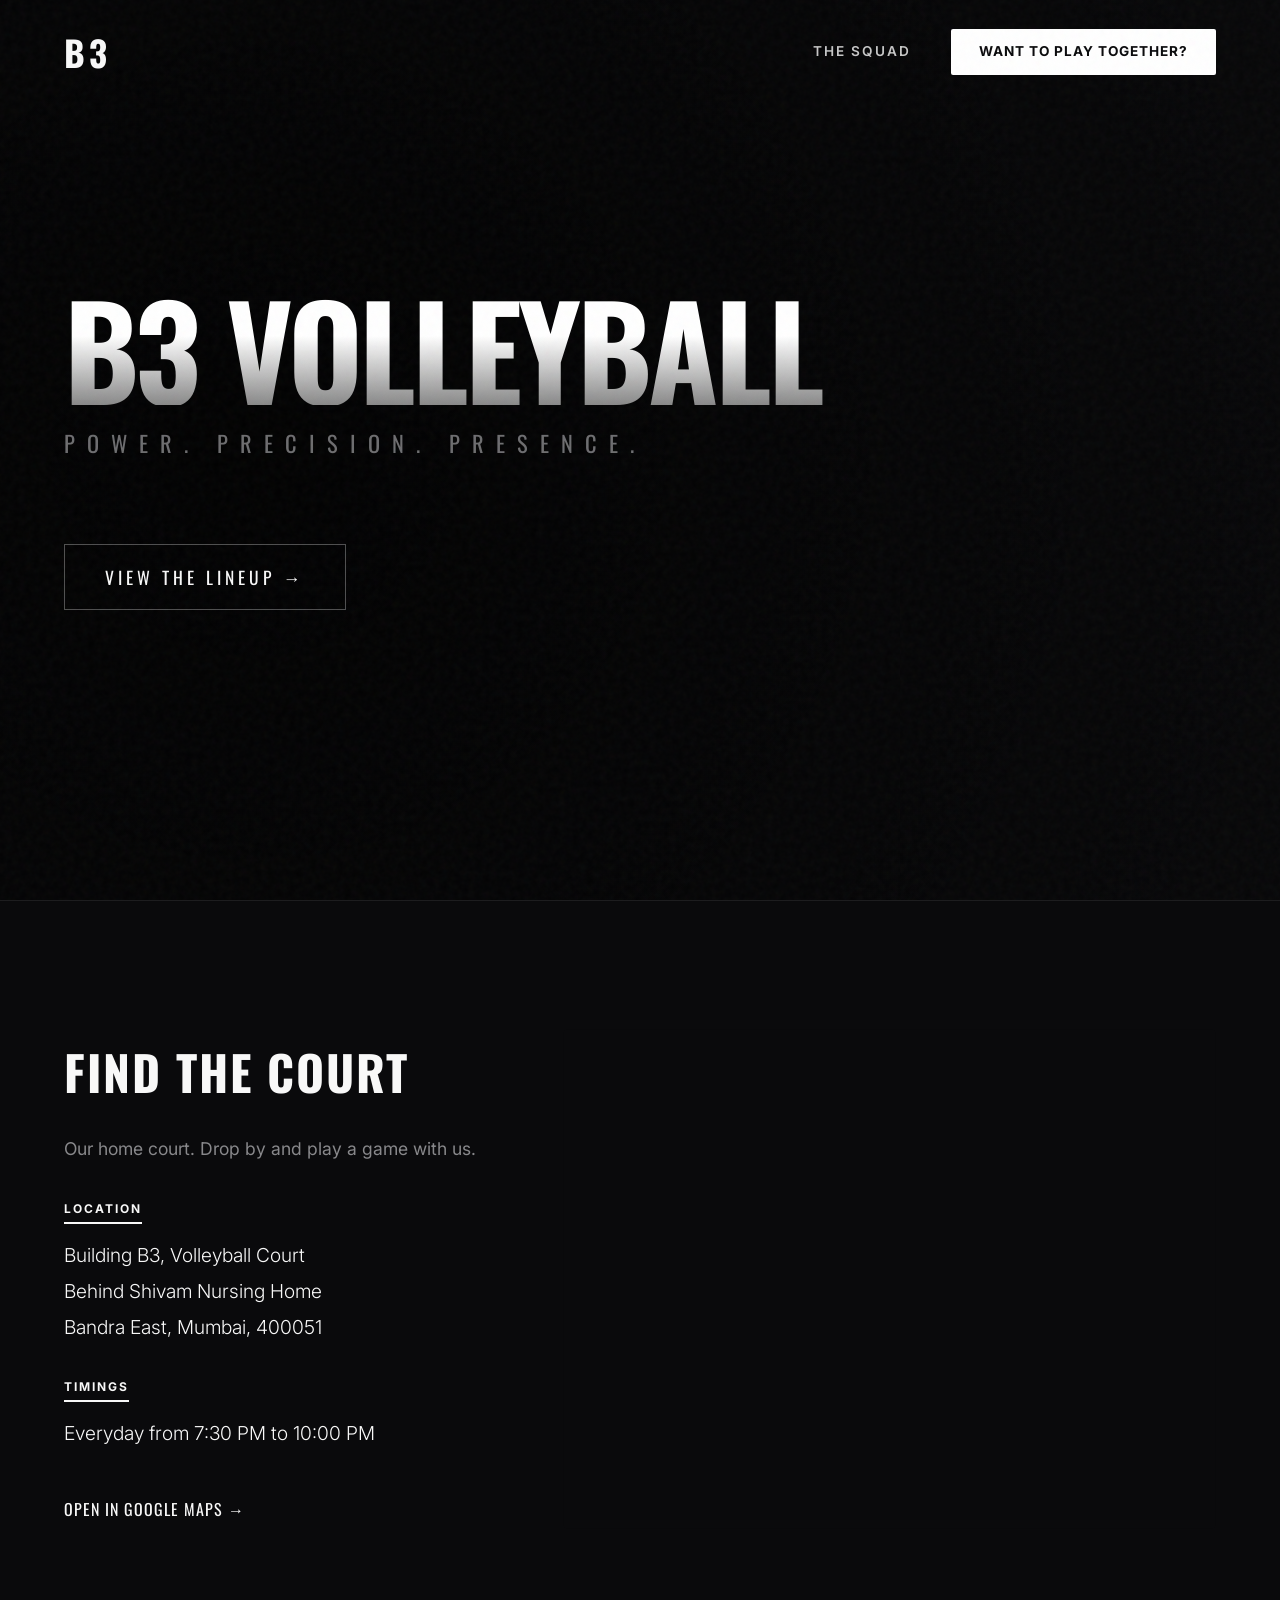
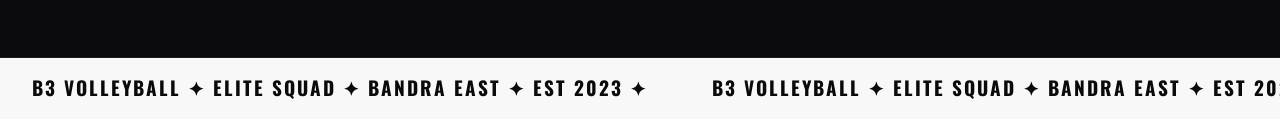
==== commit 1e750b52: "Removed custom cursor and optimized mobile/tablet responsiveness" ====
--- a/index.html
+++ b/index.html
@@ -15,10 +15,6 @@
             <div class="loader-progress"></div>
         </div>
     </div>
-
-    <!-- CUSTOM CURSOR -->
-    <div class="cursor-dot" id="cursor-dot"></div>
-    <div class="cursor-outline" id="cursor-outline"></div>
 
 
     <nav class="top-nav">
--- a/style.css
+++ b/style.css
@@ -279,33 +279,29 @@
 @keyframes loaderPulse { 0% { opacity: 0.5; } 100% { opacity: 1; } }
 @keyframes loaderSlide { 0% { transform: translateX(-100%); width: 20%; } 50% { width: 50%; } 100% { transform: translateX(200%); width: 20%; } }
 
-/* --- CUSTOM MAGNETIC CURSOR --- */
-body { cursor: none; } /* Hide default cursor on desktop */
-a, button, .square-portrait { cursor: none; } /* Ensure hidden on interactables */
-
-.cursor-dot, .cursor-outline {
-    position: fixed; top: 0; left: 0; transform: translate(-50%, -50%);
-    border-radius: 50%; z-index: 100000; pointer-events: none;
-}
-.cursor-dot { width: 8px; height: 8px; background-color: var(--text-main); transition: opacity 0.3s; }
-.cursor-outline {
-    width: 40px; height: 40px; border: 1px solid rgba(255, 255, 255, 0.5);
-    transition: width 0.3s cubic-bezier(0.16, 1, 0.3, 1), height 0.3s cubic-bezier(0.16, 1, 0.3, 1), background-color 0.3s;
-}
-
-.cursor-outline.hover-state {
-    width: 60px; height: 60px; background-color: rgba(255, 255, 255, 0.1);
-    border-color: transparent; backdrop-filter: grayscale(1);
-}
-
-
-
 /* =======================================================
-   📱 THE ULTIMATE MOBILE PRO OPTIMIZATION (NATIVE APP FEEL)
+   📱 THE ULTIMATE MOBILE & TABLET PRO OPTIMIZATION
    ======================================================= */
-
 html { scroll-behavior: smooth; }
 
+/* 1. Tablet Pro Optimization (iPad & Large Devices) */
+@media (max-width: 1024px) {
+    .nav-logo { font-size: 1.8rem; }
+    .nav-links { gap: 1.5rem; }
+    .hero-text h1 { font-size: 6rem; letter-spacing: -2px; }
+    .hero-content { padding: 0 2rem; }
+    .top-nav { padding: 1.2rem 2rem; }
+    
+    .location-section, .page-header { padding: 5rem 2rem; }
+    .location-container { gap: 2rem; grid-template-columns: 1fr 1fr; }
+    
+    .squad-container { padding: 2rem 2rem 5rem 2rem; }
+    .square-grid { grid-template-columns: repeat(3, 1fr); gap: 1.5rem; }
+    
+    .modal-content { max-width: 80%; }
+}
+
+/* 2. Mobile Native App Optimization */
 @media (max-width: 768px) {
     /* Viewport Fix */
     .hero { height: 100dvh; }
@@ -322,26 +318,23 @@
     .nav-link { font-size: 0.75rem; letter-spacing: 0; }
     .cta-btn { padding: 8px 12px; font-size: 0.75rem; }
     
-    /* Editorial Typography & Spacing */
-    .hero-content { padding: 0 1.2rem; justify-content: center; margin-bottom: 5vh; }
-    .hero-text h1 { font-size: 3.5rem; letter-spacing: -1px; margin-bottom: 5px; }
-    .tagline { font-size: 0.85rem; letter-spacing: 4px; }
-    .primary-btn { width: 100%; text-align: center; font-size: 1rem; padding: 15px; margin-top: 10px; }
-    
-    .page-header { margin-top: 80px; padding: 1rem 1.2rem; }
-    .page-header h1 { font-size: 3.2rem; }
+    /* Refined Typography & Spacing for Native Feel */
+    .hero-content { padding: 0 1.2rem; display: flex; flex-direction: column; justify-content: center; align-items: center; text-align: center; height: 100%; margin-top: -5vh; }
+    .hero-text h1 { font-size: 3.8rem; letter-spacing: -2px; margin-bottom: 8px; line-height: 1; }
+    .tagline { font-size: 0.9rem; letter-spacing: 6px; }
+    .primary-btn { width: 100%; text-align: center; font-size: 1rem; padding: 15px; margin-top: 1.5rem; letter-spacing: 3px; }
+    
+    .page-header { margin-top: 80px; padding: 2rem 1.2rem 1rem 1.2rem; }
+    .page-header h1 { font-size: 2.8rem; }
+    .page-header p { font-size: 0.85rem; }
     .squad-container { padding: 1rem 1.2rem 4rem 1.2rem; }
     
-    
-    /* Disable Custom Cursor on Mobile */
-    body, a, button, .square-portrait { cursor: auto !important; }
-    .cursor-dot, .cursor-outline { display: none; }
-
     /* Perfect 2-Column App Grid */
-    .square-grid { grid-template-columns: repeat(2, 1fr); gap: 10px; }
-    .portrait-name { font-size: 1.1rem; margin-bottom: 0; }
-    .portrait-ovr { font-size: 0.75rem; }
-    .portrait-overlay { padding: 1rem 0.8rem; background: linear-gradient(to top, rgba(0,0,0,0.95) 0%, rgba(0,0,0,0) 100%); }
+    .square-grid { grid-template-columns: repeat(2, 1fr); gap: 12px; }
+    .square-portrait { aspect-ratio: 1 / 1.3; border-radius: 8px; overflow: hidden; }
+    .portrait-overlay { padding: 2rem 1rem 1rem 1rem; }
+    .portrait-name { font-size: 1.25rem; margin-bottom: 2px; }
+    .portrait-ovr { font-size: 0.75rem; letter-spacing: 1px; }
     
     /* iOS Style Bottom-Sheet Modal */
     .modal-overlay { align-items: flex-end; }
@@ -367,9 +360,12 @@
     .ovr-badge { font-size: 1.2rem; padding: 4px 10px; }
     .trait-badge { font-size: 0.65rem; padding: 4px 8px; }
     
-    .location-section { padding: 3rem 1.2rem; }
-    .section-title-alt { font-size: 2.5rem; }
-    .map-wrapper { height: 320px; margin-top: 1.5rem; border-radius: 12px; }
+    /* Improved Location Map layout */
+    .location-section { padding: 4rem 1.2rem; }
+    .location-container { grid-template-columns: 1fr; gap: 2.5rem; text-align: center; }
+    .section-title-alt { font-size: 2.2rem; }
+    .address-details p { font-size: 1rem; }
+    .map-wrapper { height: 280px; border-radius: 12px; }
     
     /* Removes Android/iOS blue tap highlight boxes */
     * { -webkit-tap-highlight-color: transparent; }
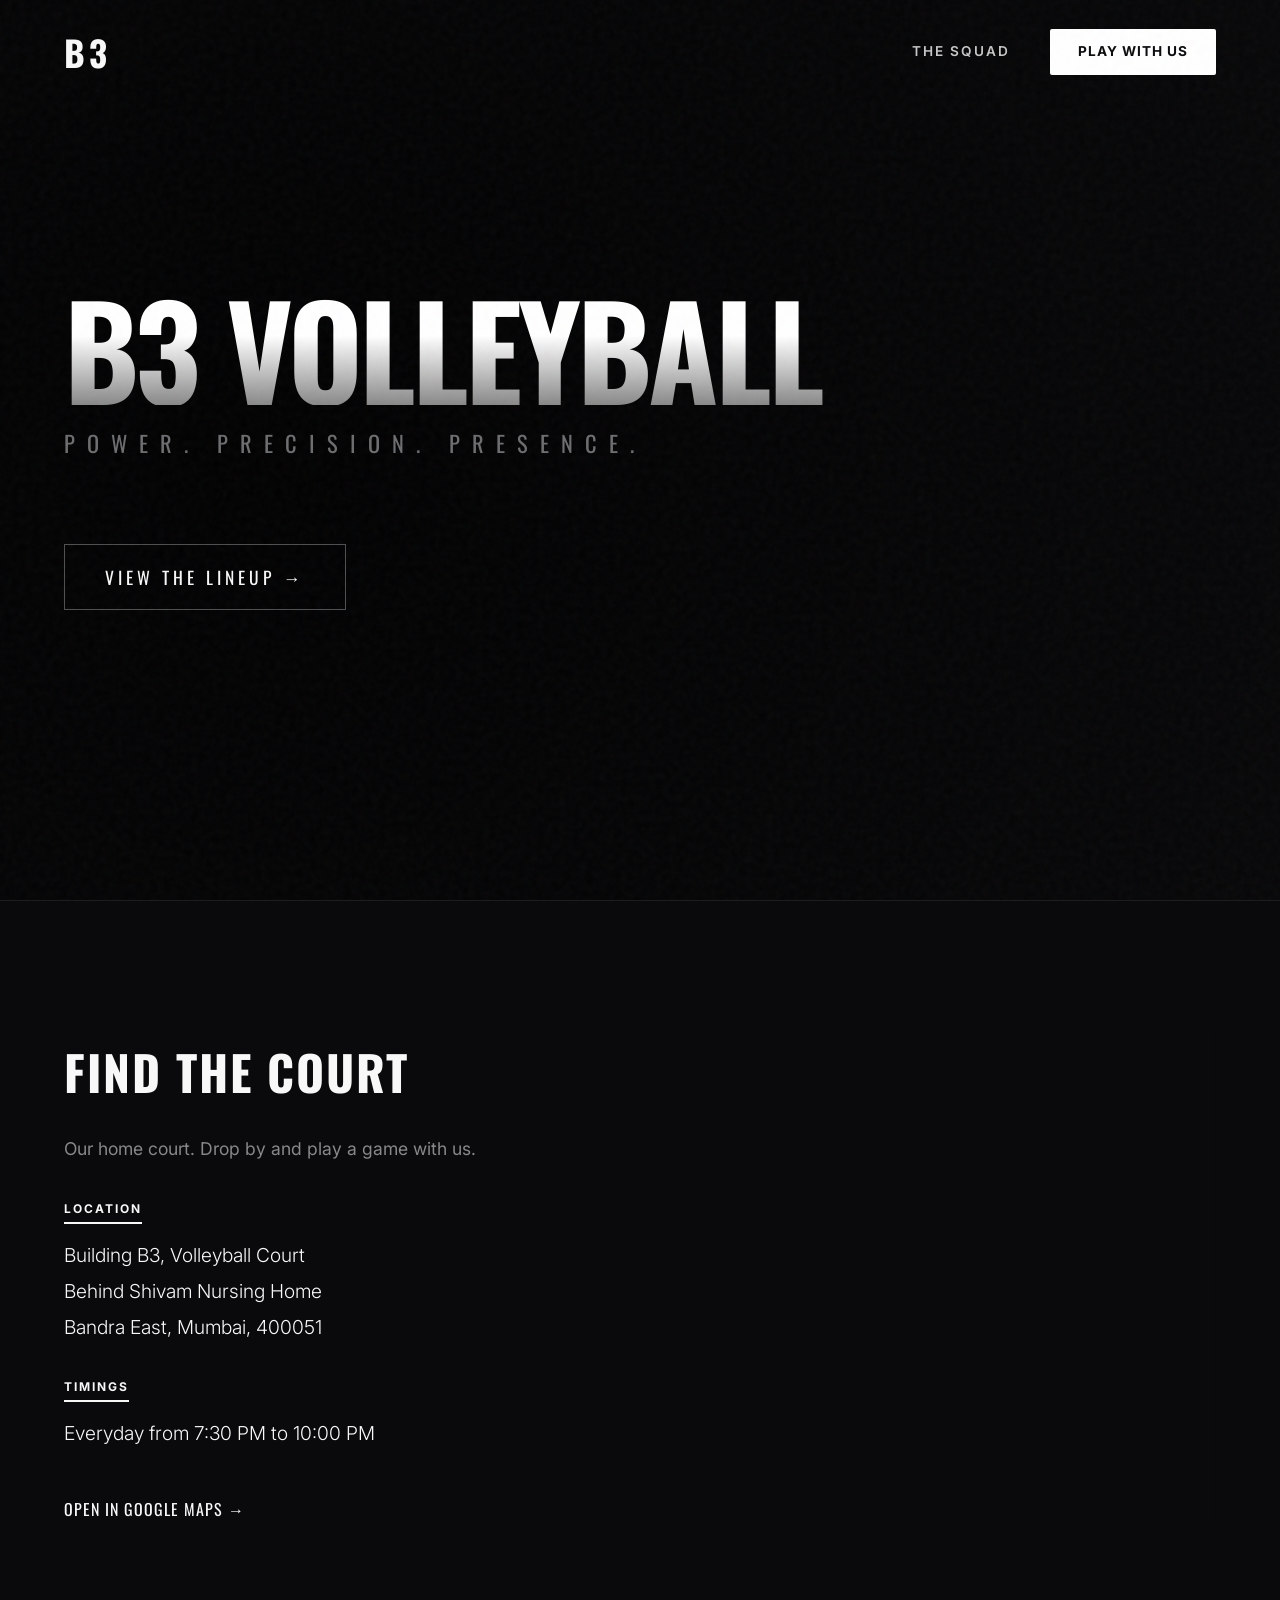
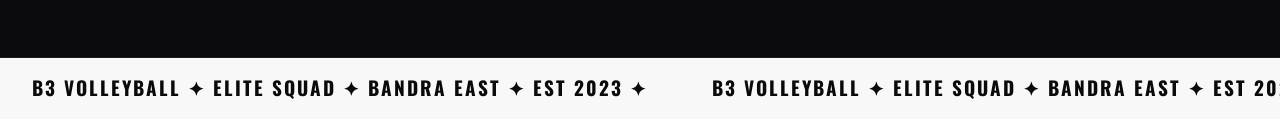
==== commit 70aa17eb: "Fixed mobile header text length" ====
--- a/index.html
+++ b/index.html
@@ -21,7 +21,7 @@
         <a href="index.html" class="nav-logo">B3</a>
         <div class="nav-links">
             <a href="squad.html" class="nav-link">The Squad</a>
-            <a href="PASTE_YOUR_GOOGLE_FORM_LINK_HERE" target="_blank" rel="noopener noreferrer" class="cta-btn">Want to play together?</a>
+            <a href="PASTE_YOUR_GOOGLE_FORM_LINK_HERE" target="_blank" rel="noopener noreferrer" class="cta-btn">Play With Us</a>
         </div>
     </nav>
 
--- a/style.css
+++ b/style.css
@@ -308,15 +308,31 @@
     
     /* Glassmorphic Compact Header */
     .top-nav { 
-        padding: 0.8rem 1.2rem; 
-        background: rgba(0, 0, 0, 0.6); 
-        backdrop-filter: blur(20px); -webkit-backdrop-filter: blur(20px);
-        border-bottom: 1px solid rgba(255, 255, 255, 0.05);
-    }
-    .nav-logo { font-size: 1.4rem; }
-    .nav-links { gap: 10px; }
-    .nav-link { font-size: 0.75rem; letter-spacing: 0; }
-    .cta-btn { padding: 8px 12px; font-size: 0.75rem; }
+        padding: 1.2rem 1.5rem; 
+        background: rgba(0, 0, 0, 0.9); 
+        backdrop-filter: blur(24px); -webkit-backdrop-filter: blur(24px);
+        border-bottom: 1px solid rgba(255, 255, 255, 0.1);
+        display: flex;
+        justify-content: space-between;
+        align-items: center;
+    }
+    .nav-logo { font-size: 1.5rem; letter-spacing: 3px; font-weight: 800; }
+    .nav-links { gap: 1.5rem; display: flex; align-items: center; }
+    .nav-link { 
+        font-size: 0.7rem; 
+        letter-spacing: 1px; 
+        text-transform: uppercase; 
+        font-weight: 700;
+        opacity: 0.6;
+    }
+    .cta-btn { 
+        padding: 9px 15px; 
+        font-size: 0.65rem; 
+        letter-spacing: 1px; 
+        white-space: nowrap;
+        border-radius: 4px;
+        font-weight: 800;
+    }
     
     /* Refined Typography & Spacing for Native Feel */
     .hero-content { padding: 0 1.2rem; display: flex; flex-direction: column; justify-content: center; align-items: center; text-align: center; height: 100%; margin-top: -5vh; }
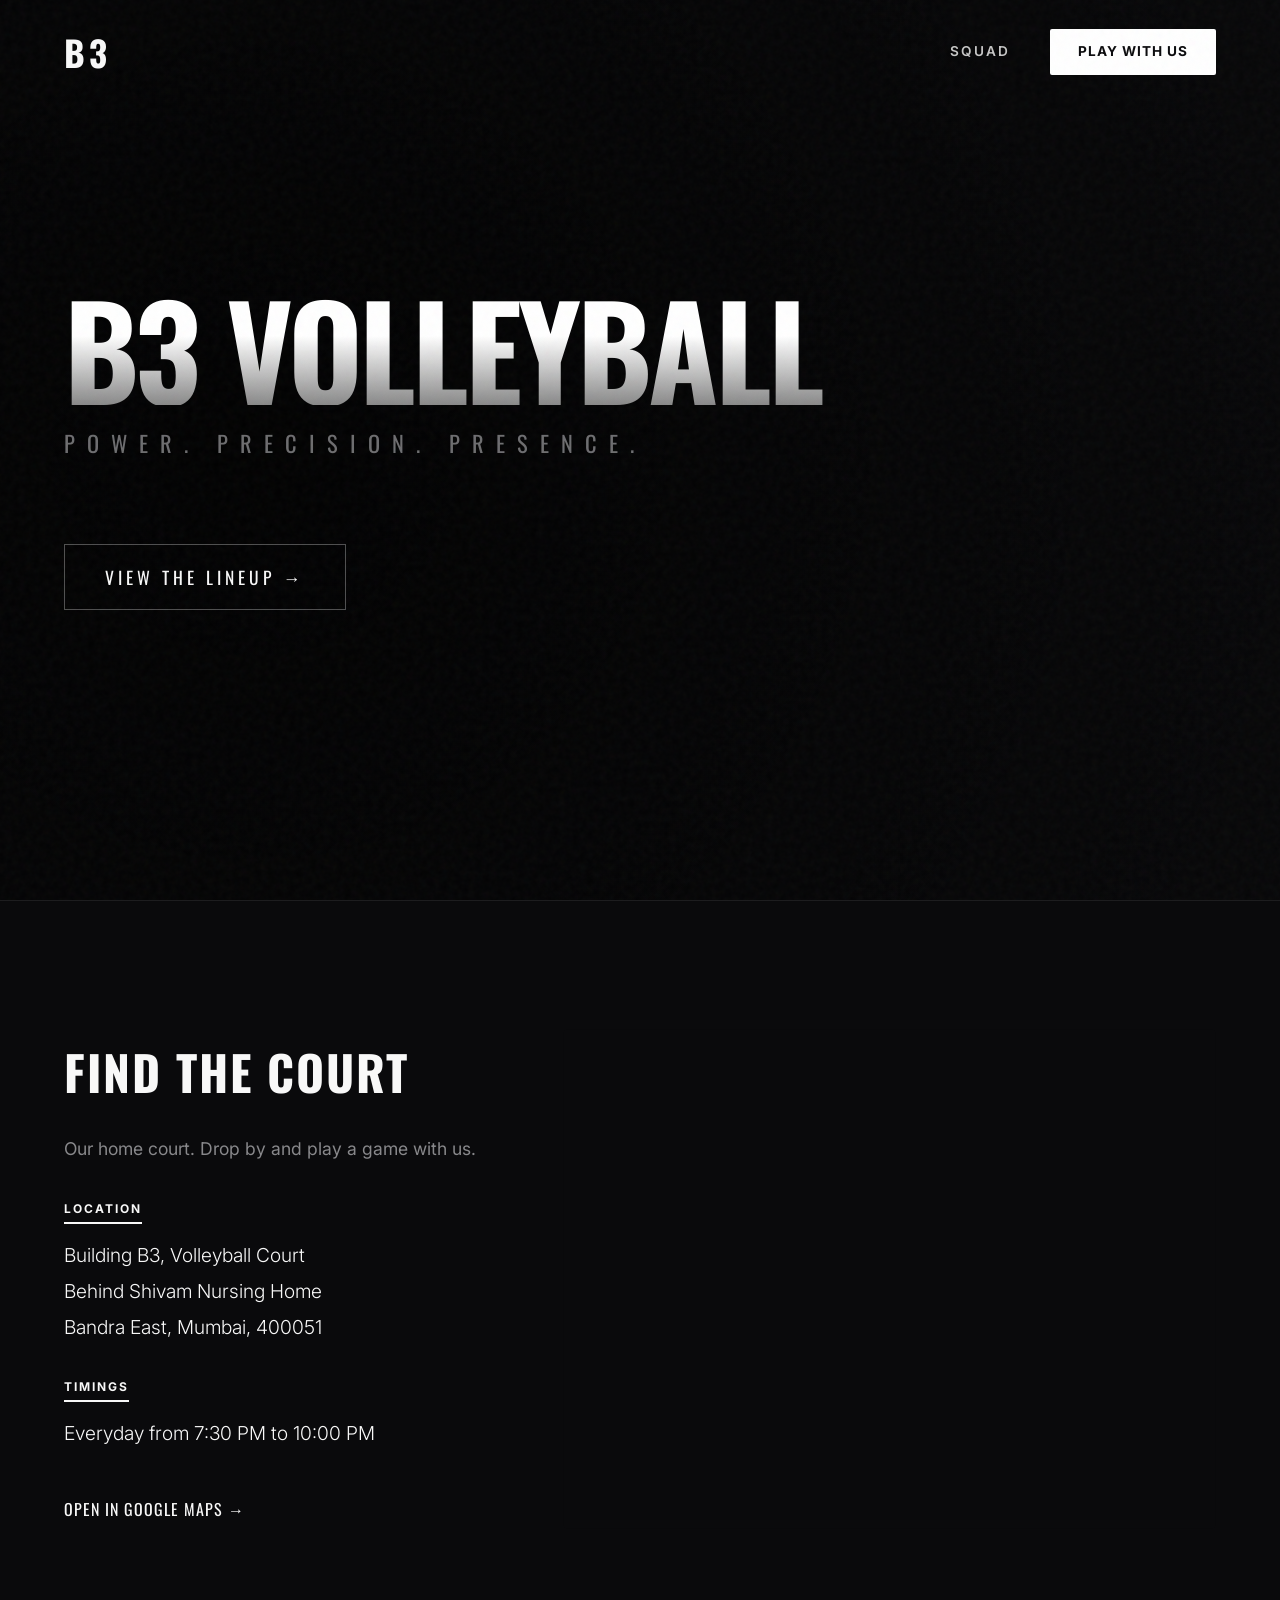
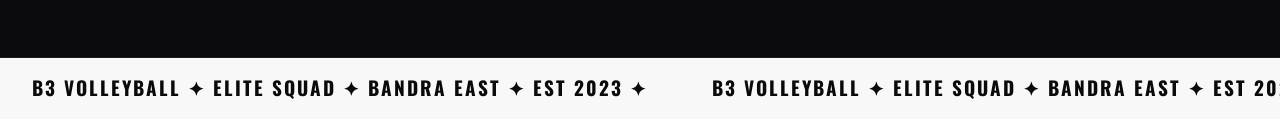
==== commit 4821faad: "Updated 'The Squad' to 'Squad' in nav for better mobile spacing" ====
--- a/index.html
+++ b/index.html
@@ -1,12 +1,15 @@
 <!DOCTYPE html>
 <html lang="en">
+
 <head>
     <meta charset="UTF-8">
     <meta name="viewport" content="width=device-width, initial-scale=1.0">
     <title>B3 VOLLEYBALL | Home</title>
-    <link href="https://fonts.googleapis.com/css2?family=Oswald:wght@400;700&family=Inter:wght@300;400;600&display=swap" rel="stylesheet">
+    <link href="https://fonts.googleapis.com/css2?family=Oswald:wght@400;700&family=Inter:wght@300;400;600&display=swap"
+        rel="stylesheet">
     <link rel="stylesheet" href="style.css">
 </head>
+
 <body>
     <!-- PRELOADER -->
     <div class="preloader" id="preloader">
@@ -20,8 +23,9 @@
     <nav class="top-nav">
         <a href="index.html" class="nav-logo">B3</a>
         <div class="nav-links">
-            <a href="squad.html" class="nav-link">The Squad</a>
-            <a href="PASTE_YOUR_GOOGLE_FORM_LINK_HERE" target="_blank" rel="noopener noreferrer" class="cta-btn">Play With Us</a>
+            <a href="squad.html" class="nav-link">Squad</a>
+            <a href="https://forms.gle/6odubLwvA5hcXUB78" target="_blank" rel="noopener noreferrer" class="cta-btn">Play
+                With Us</a>
         </div>
     </nav>
 
@@ -48,7 +52,7 @@
             <div class="location-info">
                 <h2 class="section-title-alt">FIND THE COURT</h2>
                 <p class="location-description">Our home court. Drop by and play a game with us.</p>
-                
+
                 <div class="address-details">
                     <span class="location-tag">LOCATION</span>
                     <p>Building B3, Volleyball Court</p>
@@ -63,9 +67,11 @@
                     OPEN IN GOOGLE MAPS →
                 </a>
             </div>
-            
+
             <div class="map-wrapper reveal">
-                <iframe src="https://maps.google.com/maps?q=19.063381,72.852297&z=16&output=embed" width="100%" height="100%" style="border:0;" allowfullscreen="" loading="lazy" referrerpolicy="no-referrer-when-downgrade"></iframe>
+                <iframe src="https://maps.google.com/maps?q=19.063381,72.852297&z=16&output=embed" width="100%"
+                    height="100%" style="border:0;" allowfullscreen="" loading="lazy"
+                    referrerpolicy="no-referrer-when-downgrade"></iframe>
             </div>
         </div>
     </section>
@@ -79,10 +85,11 @@
     </div>
 
     <script>
-      window.si = window.si || function () { (window.siq = window.siq || []).push(arguments); };
+        window.si = window.si || function () { (window.siq = window.siq || []).push(arguments); };
     </script>
     <script defer src="/_vercel/speed-insights/script.js"></script>
 
     <script src="script.js"></script>
 </body>
+
 </html>
--- a/style.css
+++ b/style.css
@@ -123,6 +123,7 @@
     text-transform: uppercase;
     background: linear-gradient(to bottom, #fff 40%, #888 100%);
     -webkit-background-clip: text;
+    background-clip: text;
     -webkit-text-fill-color: transparent;
 }
 .tagline { 
